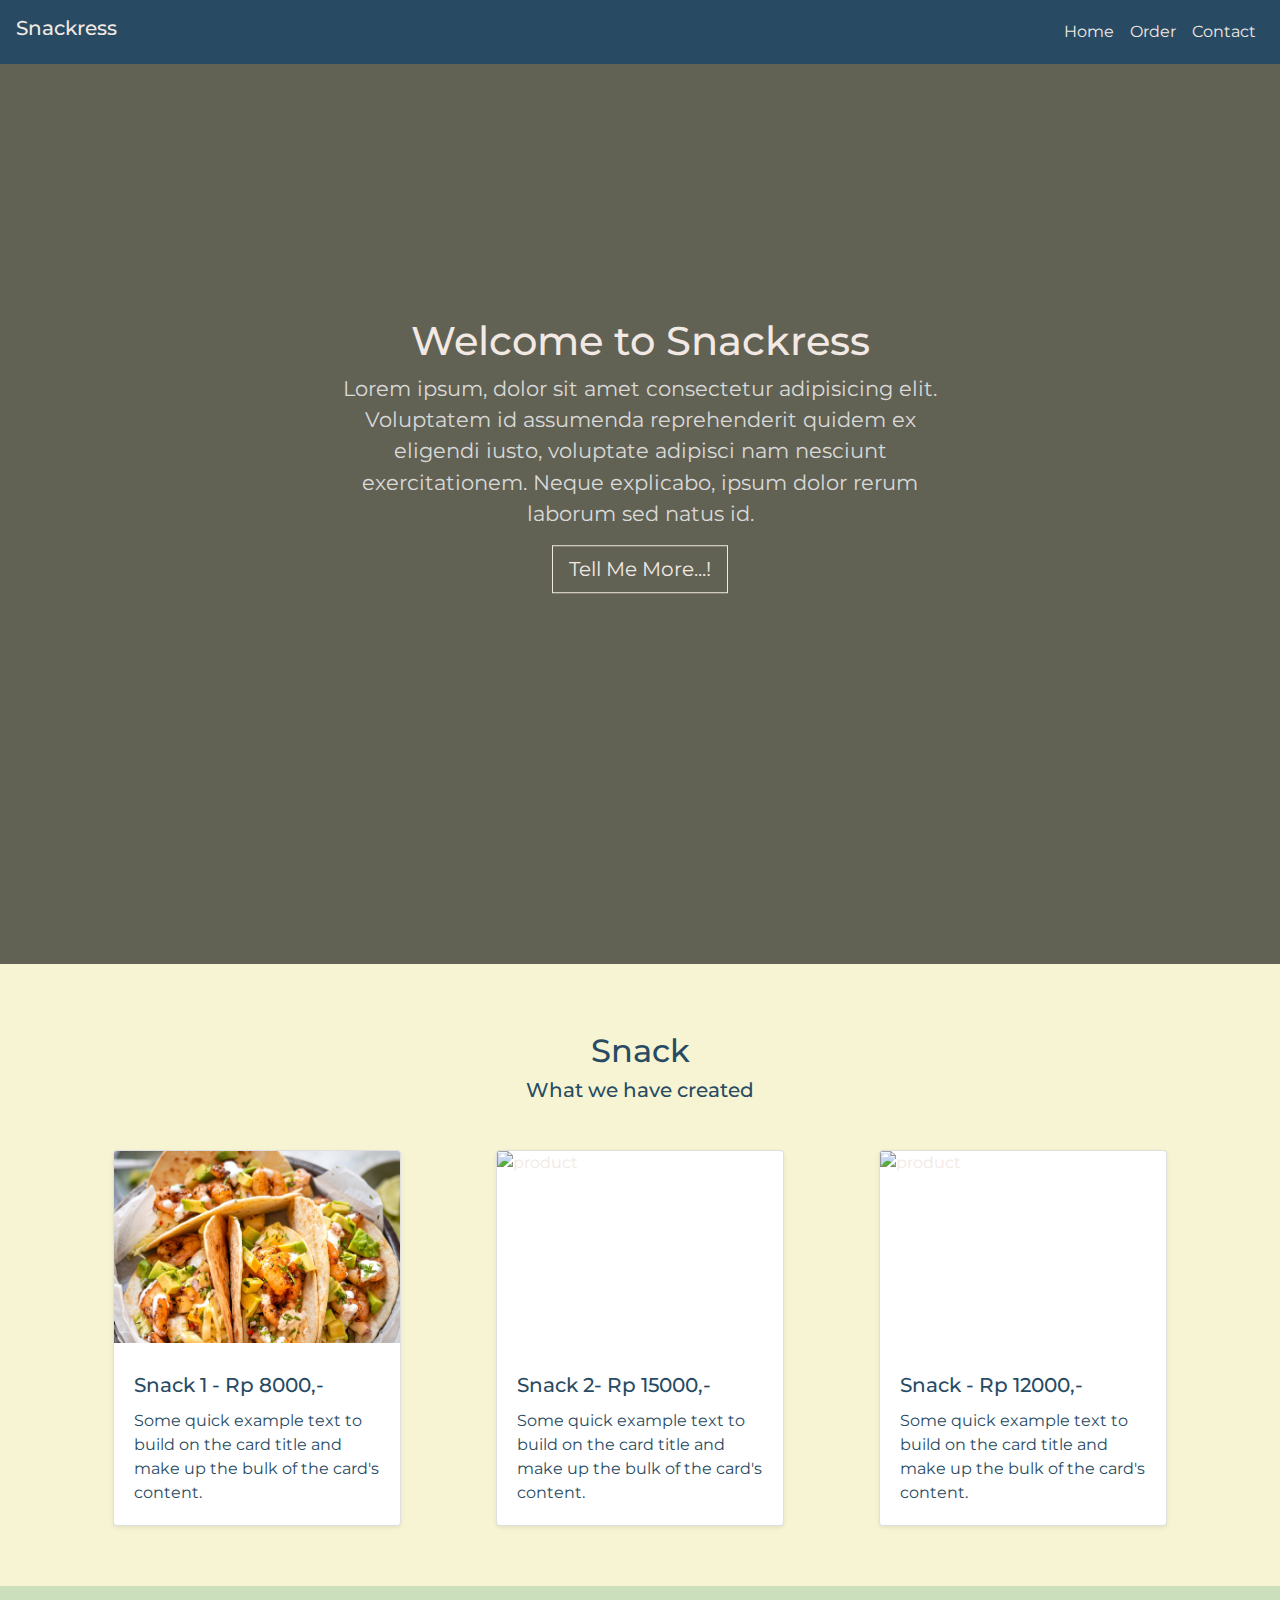
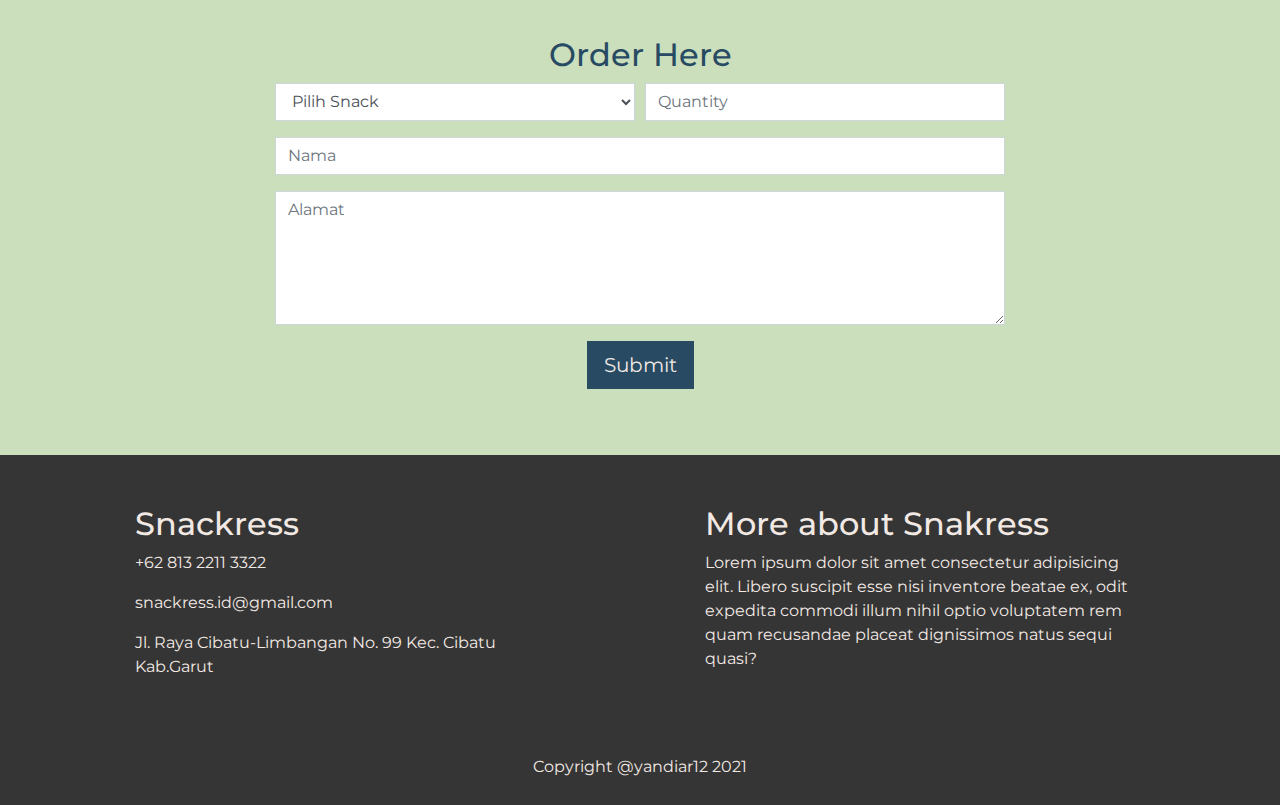
==== landing-page/index.html @ 1b467306 "finishing" ====
<!DOCTYPE html>
<html lang="en">
<head>
  <meta charset="UTF-8">
  <meta http-equiv="X-UA-Compatible" content="IE=edge">
  <meta name="viewport" content="width=device-width, initial-scale=1.0">
  <title>Snackress</title>
  <link rel="stylesheet" href="assets/bootstrap-4.6.1/css/bootstrap.min.css">
  <link rel="stylesheet" href="assets/styles/styles.css">
</head>
<body>
  <!-- navbar -->
  <nav class="navbar navbar-expand-lg">
    <h3 class="navbar-brand">Snackress</h3>
    <button class="navbar-toggler" type="button" data-toggle="collapse" data-target="#navbarSupportedContent" aria-controls="navbarSupportedContent" aria-expanded="false" aria-label="Toggle navigation">
      <span class="navbar-toggler-icon"></span>
    </button>
  
    <div class="collapse navbar-collapse" id="navbarSupportedContent">
      <ul class="navbar-nav ml-auto">
        <li class="nav-item active">
          <a class="nav-link" href="#home">Home <span class="sr-only">(current)</span></a>
        </li>
        <li class="nav-item">
          <a class="nav-link" href="#form-order">Order</a>
        </li>
        <li class="nav-item">
          <a class="nav-link" href="#contact">Contact</a>
        </li>
      </ul>
    </div>
  </nav>
  <!-- navbar -->

  <!-- header -->
  <header id="home" class="header container-fluid">
    <div class="overlay">
      <div class="description">
        <h1>Welcome to Snackress</h1>
        <p>Lorem ipsum, dolor sit amet consectetur adipisicing elit. Voluptatem id assumenda reprehenderit quidem ex eligendi iusto, voluptate adipisci nam nesciunt exercitationem. Neque explicabo, ipsum dolor rerum laborum sed natus id.</p>
        <a href="#content" class="btn btn-outline-dark btn-lg btn-more">Tell Me More...!</a>
      </div>
    </div>
  </header>
  <!-- header -->

  <!-- content -->
  <div id="content" class="container content-wrapper">
    <div class="content-title text-center mx-auto my-5">
      <h2>Snack</h2>
      <h5>What we have created</h5>
    </div>
    <div class="row">
      <div class="col-lg-4 col-md-4 col-sm-12">
        <div class="card shadow-sm mx-auto" style="width: 18rem;">
          <img src="assets/img/deborah-rainford-zOlZgELBMRg-unsplash.jpg" class="card-img-top" alt="product">
          <div class="card-body">
            <h5 class="card-title">Snack 1 - Rp 8000,-</h5>
            <p class="card-text">Some quick example text to build on the card title and make up the bulk of the card's content.</p>
          </div>
        </div>
      </div>
      <div class="col-lg-4 col-md-4 col-sm-12">
        <div class="card shadow-sm mx-auto" style="width: 18rem;">
          <img src="assets/img/adele-de-bruyn-ZpW6_3RGmY4-unsplash.jpg" class="card-img-top" alt="product">
          <div class="card-body">
            <h5 class="card-title">Snack 2- Rp 15000,-</h5>
            <p class="card-text">Some quick example text to build on the card title and make up the bulk of the card's content.</p>
          </div>
        </div>
      </div>
      <div class="col-lg-4 col-md-4 col-sm-12">
        <div class="card shadow-sm mx-auto" style="width: 18rem;">
          <img src="assets/img/tyler-nix-_Fr3GfznvXg-unsplash.jpg" class="card-img-top" alt="product">
          <div class="card-body">
            <h5 class="card-title">Snack - Rp 12000,-</h5>
            <p class="card-text">Some quick example text to build on the card title and make up the bulk of the card's content.</p>
          </div>
        </div>
      </div>
    </div>
  </div>
  <!-- content -->

  <!-- order -->
  <div class="container-fluid order-wrapper">
    <div class="container">
      <div class="row justify-content-center">
        <div class="col-md-8 col-sm-12">
          <div class="text-center"><h2 class="text-color-primary">Order Here</h2></div>
          <form action="#" id="form-order">
            <div class="form-group">
              <div class="form-row">
                <div class="col">
                  <select class="form-control" name="snack" id="snack">
                    <option value="0">Pilih Snack</option>
                    <option value="1">Snack 1</option>
                    <option value="2">Snack 2</option>
                    <option value="3">Snack 3</option>
                  </select>
                </div>
                <div class="col">
                  <input class="form-control" type="number" name="qty" id="qty" placeholder="Quantity" />
                </div>  
              </div>
            </div>
            <div class="form-group">
              <input class="form-control" type="text" name="nama" id="nama" placeholder="Nama" />
            </div>
            <div class="form-group">
              <textarea class="form-control" name="alamat" id="alamat" cols="30" rows="5" placeholder="Alamat"></textarea>
            </div>
            <div class="form-group text-center">
              <button class="btn btn-outline-secondary btn-lg btn-submit">Submit</button>
            </div>
          </form>
        </div>
      </div>
    </div>
  </div>
  <!-- order -->

  <!-- contact -->
  <div id="contact" class="container-fluid contact-wrapper">
    <div class="container">
      <div class="row">
        <div class="col-md-6 col-sm-12">
          <div class="contact">
            <h2>Snackress</h2>
            <p>+62 813 2211 3322</p>
            <P>snackress.id@gmail.com</P>
            <p>Jl. Raya Cibatu-Limbangan No. 99 Kec. Cibatu Kab.Garut</p>
          </div>
        </div>
        <div class="col-md-6 col-sm-12">
          <div class="about">
            <h2>More about Snakress</h2>
            <p>Lorem ipsum dolor sit amet consectetur adipisicing elit. Libero suscipit esse nisi inventore beatae ex, odit expedita commodi illum nihil optio voluptatem rem quam recusandae placeat dignissimos natus sequi quasi?</p>
          </div>
        </div>
      </div>
      <div class="footer">
        <p>Copyright <a href="https://github.com/yandiar12">@yandiar12</a> 2021</p>
      </div>
    </div>
  </div>
  <!-- contact -->

  <script src="assets/jquery/jquery-3.6.0.min.js"></script>
  <script src="assets/bootstrap-4.6.1/js/bootstrap.bundle.min.js"></script>
</body>
</html>
---- landing-page/assets/styles/styles.css ----
@import url('https://fonts.googleapis.com/css2?family=Montserrat:ital,wght@0,100;0,200;0,300;0,400;0,500;0,600;0,700;0,800;0,900;1,100;1,200;1,300;1,400;1,500;1,600;1,700;1,800;1,900&display=swap');


html, body {
  font-family: 'Montserrat';
  padding: 0;
  margin: 0;
  height: 100%;
  background-color: #f6f4d2;
  color: #f2e9e4;
}
.text-color-primary {
  color: #284b63;
}
.navbar {
  background-color: #284b63;
}
.button-toggler {
  background-color: #f2e9e4;
}
.navbar-brand, .nav-link {
  color: #f2e9e4;
  cursor: pointer;
}
.nav-link:hover {
  color: #8d99ae;
}
.header {
  /* The image used */
  background-image: url('../img/adele-de-bruyn-ZFBx9mWbYQs-unsplash.jpg');

  /* Full height */
  height: 100%;

  /* Center and scale the image nicely */
  background-size: cover;
  background-position: center;
  position: relative;
}
.overlay {
  position: absolute;
  min-height: 100%;
  min-width: 100%;
  left: 0;
  top: 0;
  background: rgba(0, 0, 0, 0.6);
}
.description {
  left: 50%;
	position: absolute;
	top: 45%;
	transform: translate(-50%, -55%);
	text-align: center;
}
.description p {
	color: #d9d9d9;
	font-size: 1.3rem;
	line-height: 1.5;
}
.btn-more {
  border: solid 1px #f2e9e4;
  border-radius: 0;
  color: #f2e9e4;
}
.btn-more:hover {
  background-color: #f2e9e4;
  border: solid 1px #284b63;
  color: #284b63;
}
.btn-submit {
  border: solid 1px #284b63;
  border-radius: 0;
  background-color: #284b63;
  color: #f2e9e4;
}
.btn-submit:hover {
  background-color: #f2e9e4;
  border: solid 1px #284b63;
  color: #284b63;
}
.content-wrapper {
  margin: 10px auto;
	padding: 10px 10px 50px 10px;

  position: relative;
}
.content-title {
  color: #284b63;
}
.card-img-top {
  width: 100%;
  height: 15vw;
  object-fit: cover;
  margin-bottom: 10px;
}
.card-title, .card-text {
  color: #284b63;
}
.order-wrapper {
  background-color: #cbdfbd;
  padding: 50px;
}
.form-control {
  border-radius: 0;
}
.contact-wrapper {
  background-color: #353535;
}
.contact, .about {
  padding: 50px;
}
.footer {
  padding: 10px;
  text-align: center;
  color: #f2e9e4;
}
.footer a {
  text-decoration: none;
  color: #f2e9e4;
}
.footer a:hover {
  text-decoration: none;
  color: #cbdfbd;
}
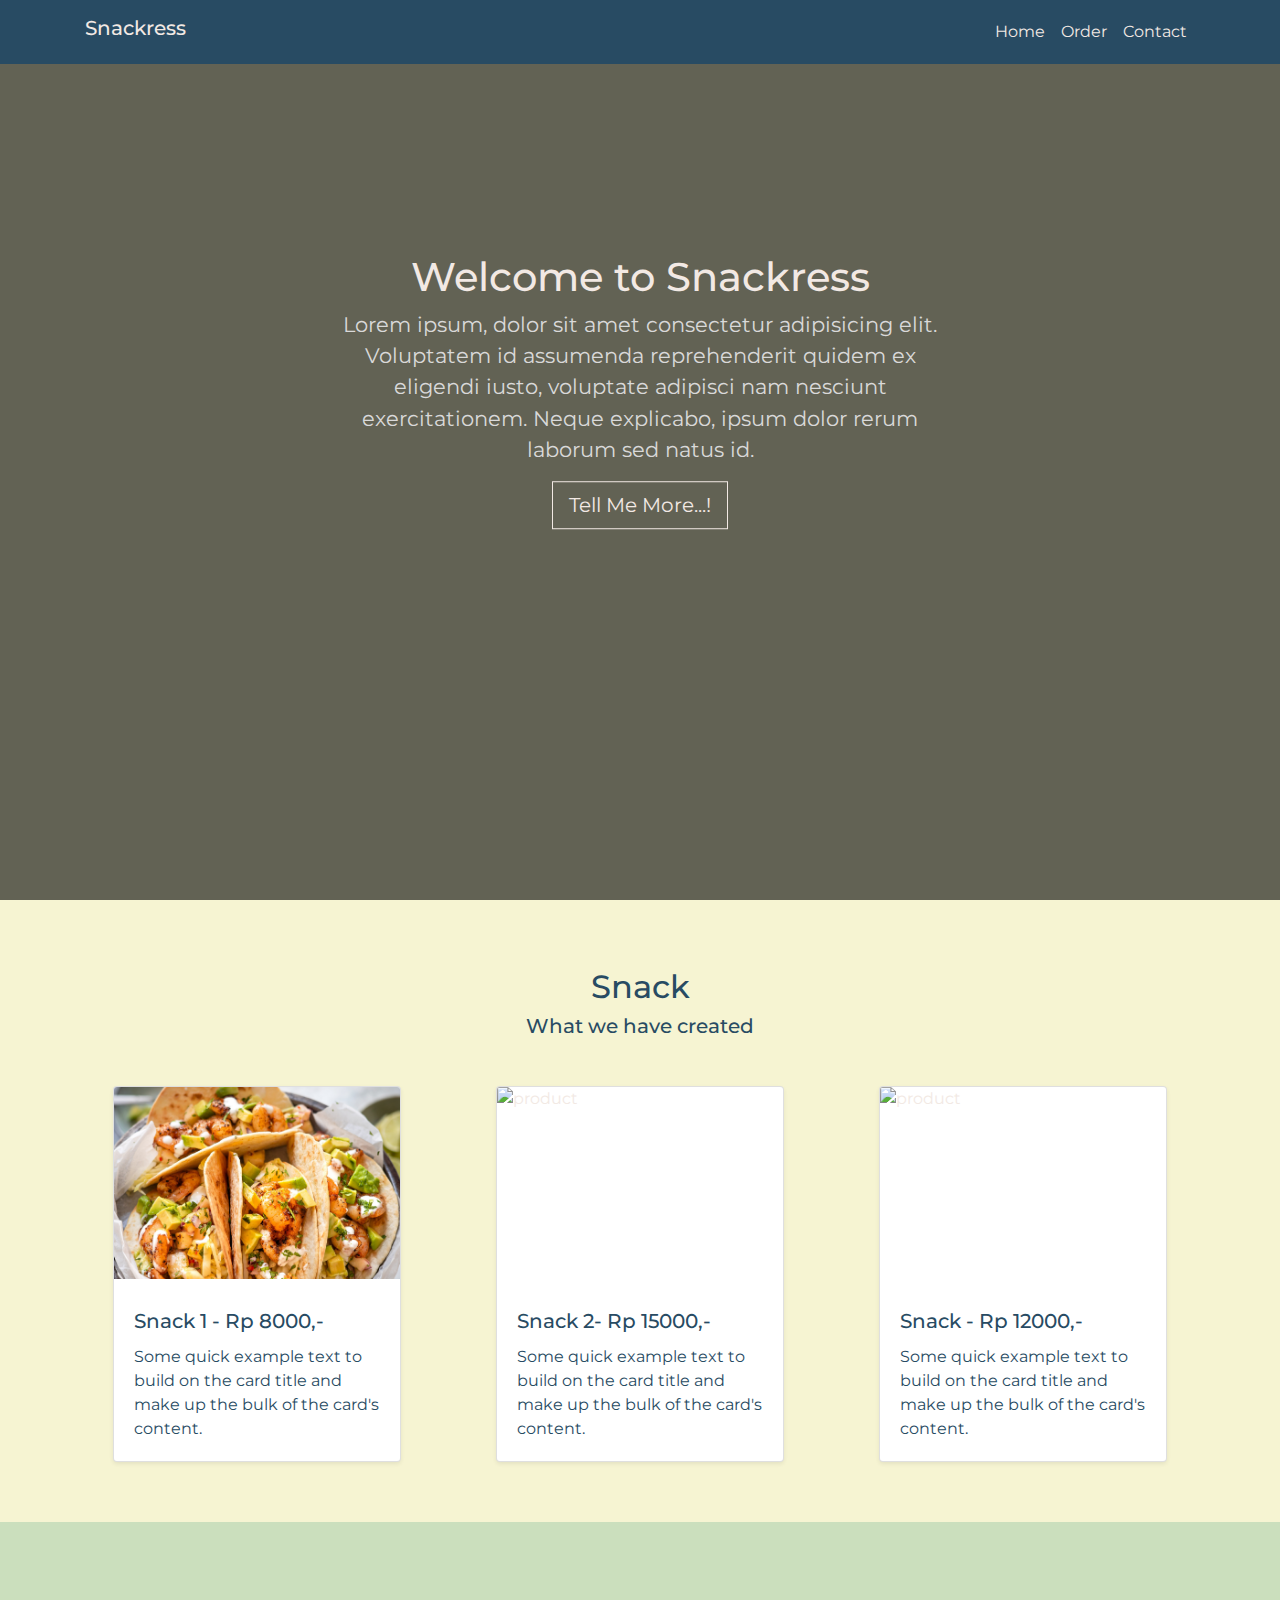
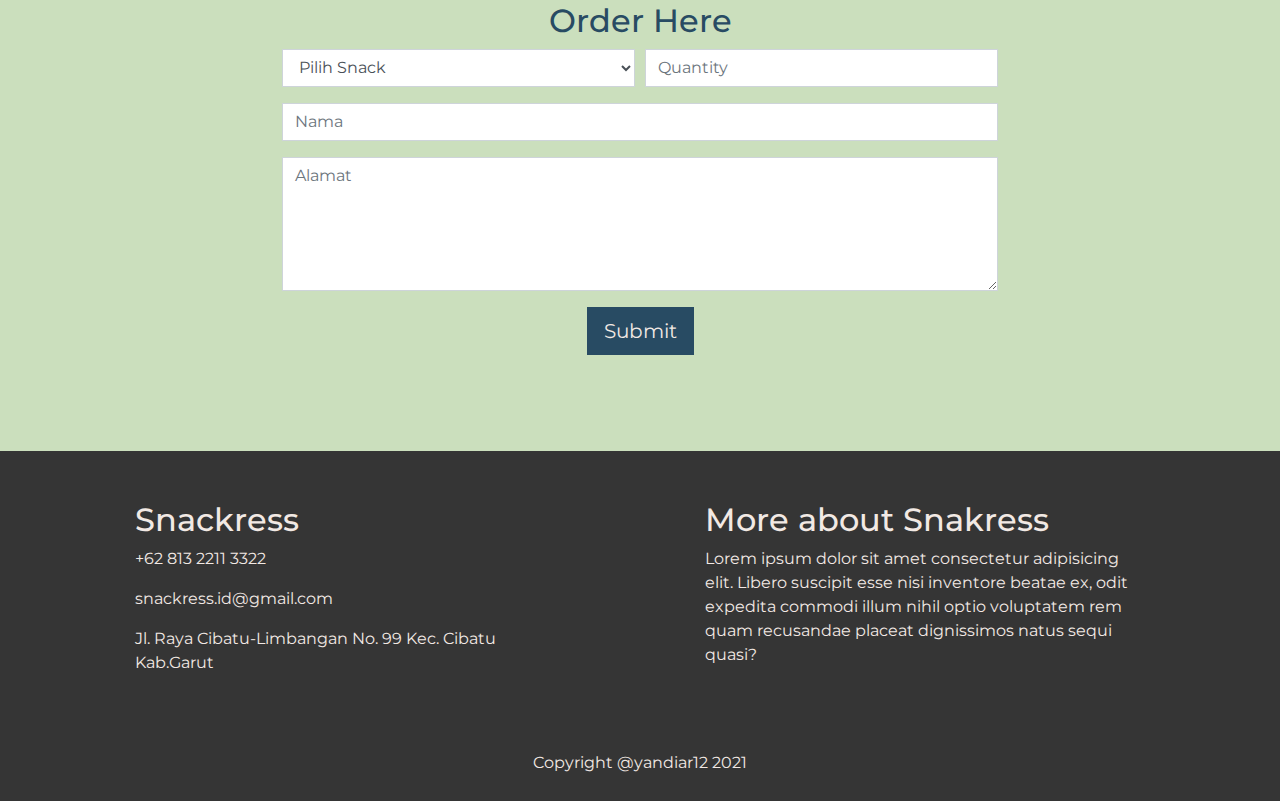
==== commit b538ac76: "scroll smooth" ====
--- a/landing-page/index.html
+++ b/landing-page/index.html
@@ -10,24 +10,26 @@
 </head>
 <body>
   <!-- navbar -->
-  <nav class="navbar navbar-expand-lg">
-    <h3 class="navbar-brand">Snackress</h3>
-    <button class="navbar-toggler" type="button" data-toggle="collapse" data-target="#navbarSupportedContent" aria-controls="navbarSupportedContent" aria-expanded="false" aria-label="Toggle navigation">
-      <span class="navbar-toggler-icon"></span>
-    </button>
-  
-    <div class="collapse navbar-collapse" id="navbarSupportedContent">
-      <ul class="navbar-nav ml-auto">
-        <li class="nav-item active">
-          <a class="nav-link" href="#home">Home <span class="sr-only">(current)</span></a>
-        </li>
-        <li class="nav-item">
-          <a class="nav-link" href="#form-order">Order</a>
-        </li>
-        <li class="nav-item">
-          <a class="nav-link" href="#contact">Contact</a>
-        </li>
-      </ul>
+  <nav class="navbar navbar-expand-lg fixed-top">
+    <div class="container">
+      <h3 class="navbar-brand">Snackress</h3>
+      <button class="navbar-toggler" type="button" data-toggle="collapse" data-target="#navbarSupportedContent" aria-controls="navbarSupportedContent" aria-expanded="false" aria-label="Toggle navigation">
+        <span class="navbar-toggler-icon"></span>
+      </button>
+    
+      <div class="collapse navbar-collapse" id="navbarSupportedContent">
+        <ul class="navbar-nav ml-auto">
+          <li class="nav-item active">
+            <a class="nav-link" href="#home">Home <span class="sr-only">(current)</span></a>
+          </li>
+          <li class="nav-item">
+            <a class="nav-link" href="#form-order">Order</a>
+          </li>
+          <li class="nav-item">
+            <a class="nav-link" href="#contact">Contact</a>
+          </li>
+        </ul>
+      </div>
     </div>
   </nav>
   <!-- navbar -->
@@ -83,12 +85,12 @@
   <!-- content -->
 
   <!-- order -->
-  <div class="container-fluid order-wrapper">
+  <div id="form-order" class="container-fluid order-wrapper">
     <div class="container">
       <div class="row justify-content-center">
         <div class="col-md-8 col-sm-12">
           <div class="text-center"><h2 class="text-color-primary">Order Here</h2></div>
-          <form action="#" id="form-order">
+          <form action="#">
             <div class="form-group">
               <div class="form-row">
                 <div class="col">
--- a/landing-page/assets/styles/styles.css
+++ b/landing-page/assets/styles/styles.css
@@ -8,6 +8,7 @@
   height: 100%;
   background-color: #f6f4d2;
   color: #f2e9e4;
+  scroll-behavior: smooth;
 }
 .text-color-primary {
   color: #284b63;
@@ -98,7 +99,7 @@
 }
 .order-wrapper {
   background-color: #cbdfbd;
-  padding: 50px;
+  padding: 80px;
 }
 .form-control {
   border-radius: 0;
